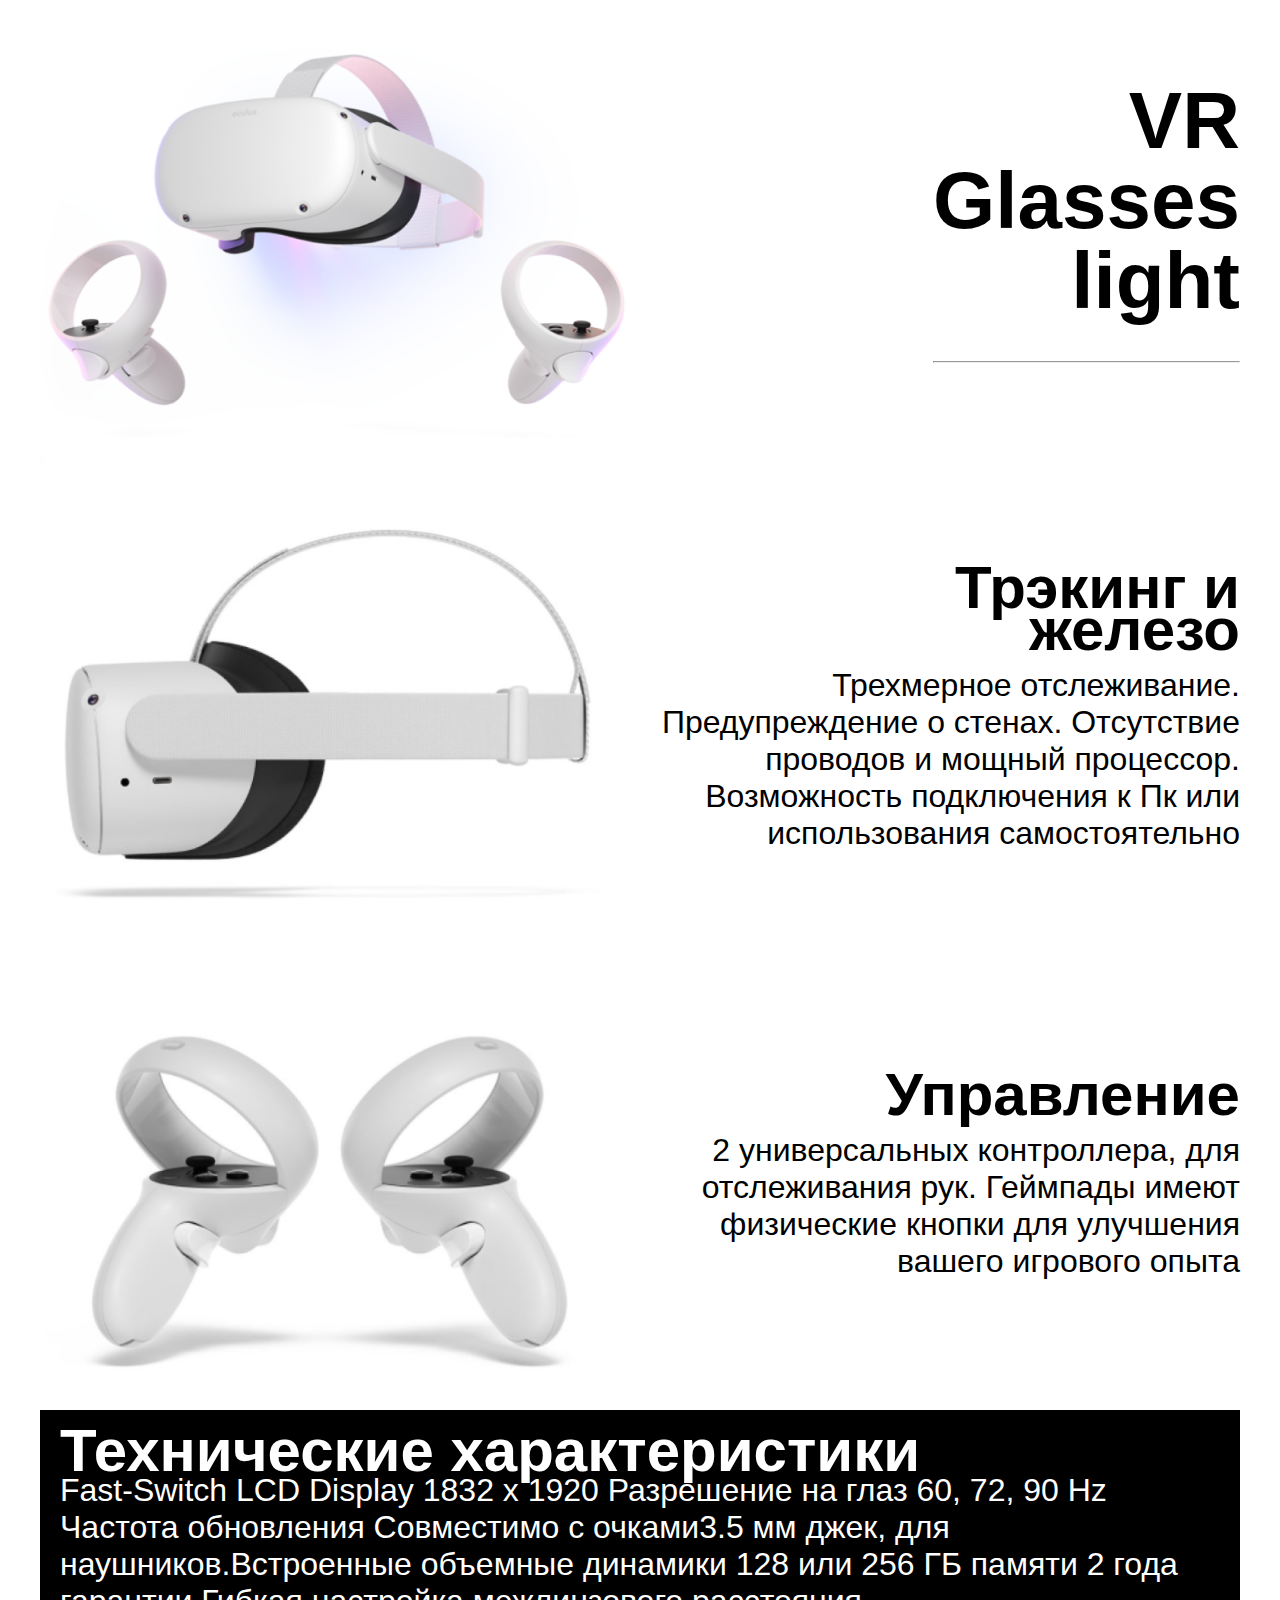
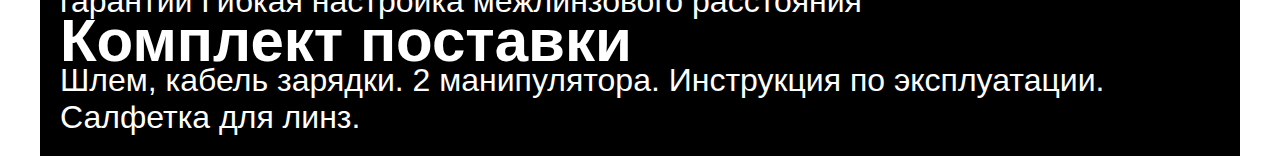
==== vrlight-body.html @ 12456e06 "addvrlight-body" ====
<!DOCTYPE html>
<html lang="en">
  <head>
    <meta charset="UTF-8" />
    <meta name="viewport" content="width=device-width, initial-scale=1.0" />
    <title>Document</title>
    <link rel="stylesheet" href="vrlight-body.css" />
  </head>
  <body>
    <div class="container">
      <div class="item">
        <img src="assets/VRglasses_white1.png" alt="" />
        <div class="item_title">
          VR Glasses light
          <hr />
        </div>
      </div>
      <div class="item">
        <img src="assets/VRglasses_white2.png" alt="" />
        <div class="item_text">
          <div class="item_subtitle">Трэкинг&nbsp;и железо</div>
          <div>
            Трехмерное отслеживание. Предупреждение о стенах. Отсутствие
            проводов и мощный процессор. Возможность подключения к Пк или
            использования самостоятельно
          </div>
        </div>
      </div>
      <div class="item">
        <img src="assets/controler_white.png" alt="" />
        <div class="item_text">
          <div class="item_subtitle">Управление</div>
          <div>
            2 универсальных контроллера, для отслеживания рук. Геймпады имеют
            физические кнопки для улучшения вашего игрового опыта
          </div>
        </div>
      </div>
      <div class="footer">
        <div class="footer_black">
          <div class="footer_title">Технические характеристики</div>
          <div class="footer_text">
            Fast-Switch LCD Display 1832 x 1920 Разрешение на глаз 60, 72, 90 Hz
            Частота обновления Совместимо с очками3.5 мм джек, для
            наушников.Встроенные объемные динамики 128 или 256 ГБ памяти 2 года
            гарантии Гибкая настройка межлинзового расстояния
          </div>
          <div class="footer_title">Комплект поставки</div>
          <div class="footer_text">
            Шлем, кабель зарядки. 2 манипулятора. Инструкция по эксплуатации.
            Салфетка для линз.
          </div>
        </div>
       
      </div>
      <div class="footer_purple"></div>
    </div>
  </body>
</html>
---- vrlight-body.css ----
.container {
  width: 96%;
  margin: auto;
  max-width: 1200px;
}
body {
  background-color: white;
}
.item {
  display: flex;
  justify-content: space-between;
  align-items: center;
  gap: 20px;
}
.item_title {
  color: #000;
  font-family: "Gill Sans", "Gill Sans MT", Calibri, "Trebuchet MS", sans-serif;
  text-align: right;
  font-size: 80px;
  font-style: normal;
  font-weight: 900;
  line-height: 100%;
  width: min-content;
}
.item img {
  width: 50%;
}
.item_subtitle{
  color: #000;
text-align: right;
font-family: "Gill Sans", "Gill Sans MT", Calibri, "Trebuchet MS", sans-serif;
font-size: 60px;
font-style: normal;
font-weight: 900;
line-height: 70%; 
width: min-content;
}
.item_text{
  color: #000;
display: flex;
flex-direction: column;
align-items: end;
gap: 16px;
text-align: right;
font-family: "Gill Sans", "Gill Sans MT", Calibri, "Trebuchet MS", sans-serif;
font-size: 32px;
font-style: normal;
font-weight: 300;
line-height: normal;
}
.footer{
  display: flex;
  gap: 25px;
  align-items: end;
 height: max-content;
  width: 100%;
}
.footer_black{
  height: 100%;
  background-color: #000;
  width: 100%;
  padding: 20px;
}
.footer_purple{
  height: 50%;
  width: 100%;
  background: radial-gradient(191.13% 141.42% at 0% 0%, #3479FF 0%, #B462F4 100%);
}
.footer_title{
  color: #FFF;

  font-family: "Gill Sans", "Gill Sans MT", Calibri, "Trebuchet MS", sans-serif;
font-size: 60px;
font-style: normal;
font-weight: 900;
line-height: 70%;
}
.footer_text{
  color: #FFF;

  font-family: "Gill Sans", "Gill Sans MT", Calibri, "Trebuchet MS", sans-serif;
font-size: 32px;
font-style: normal;
font-weight: 300;
line-height: normal;
}
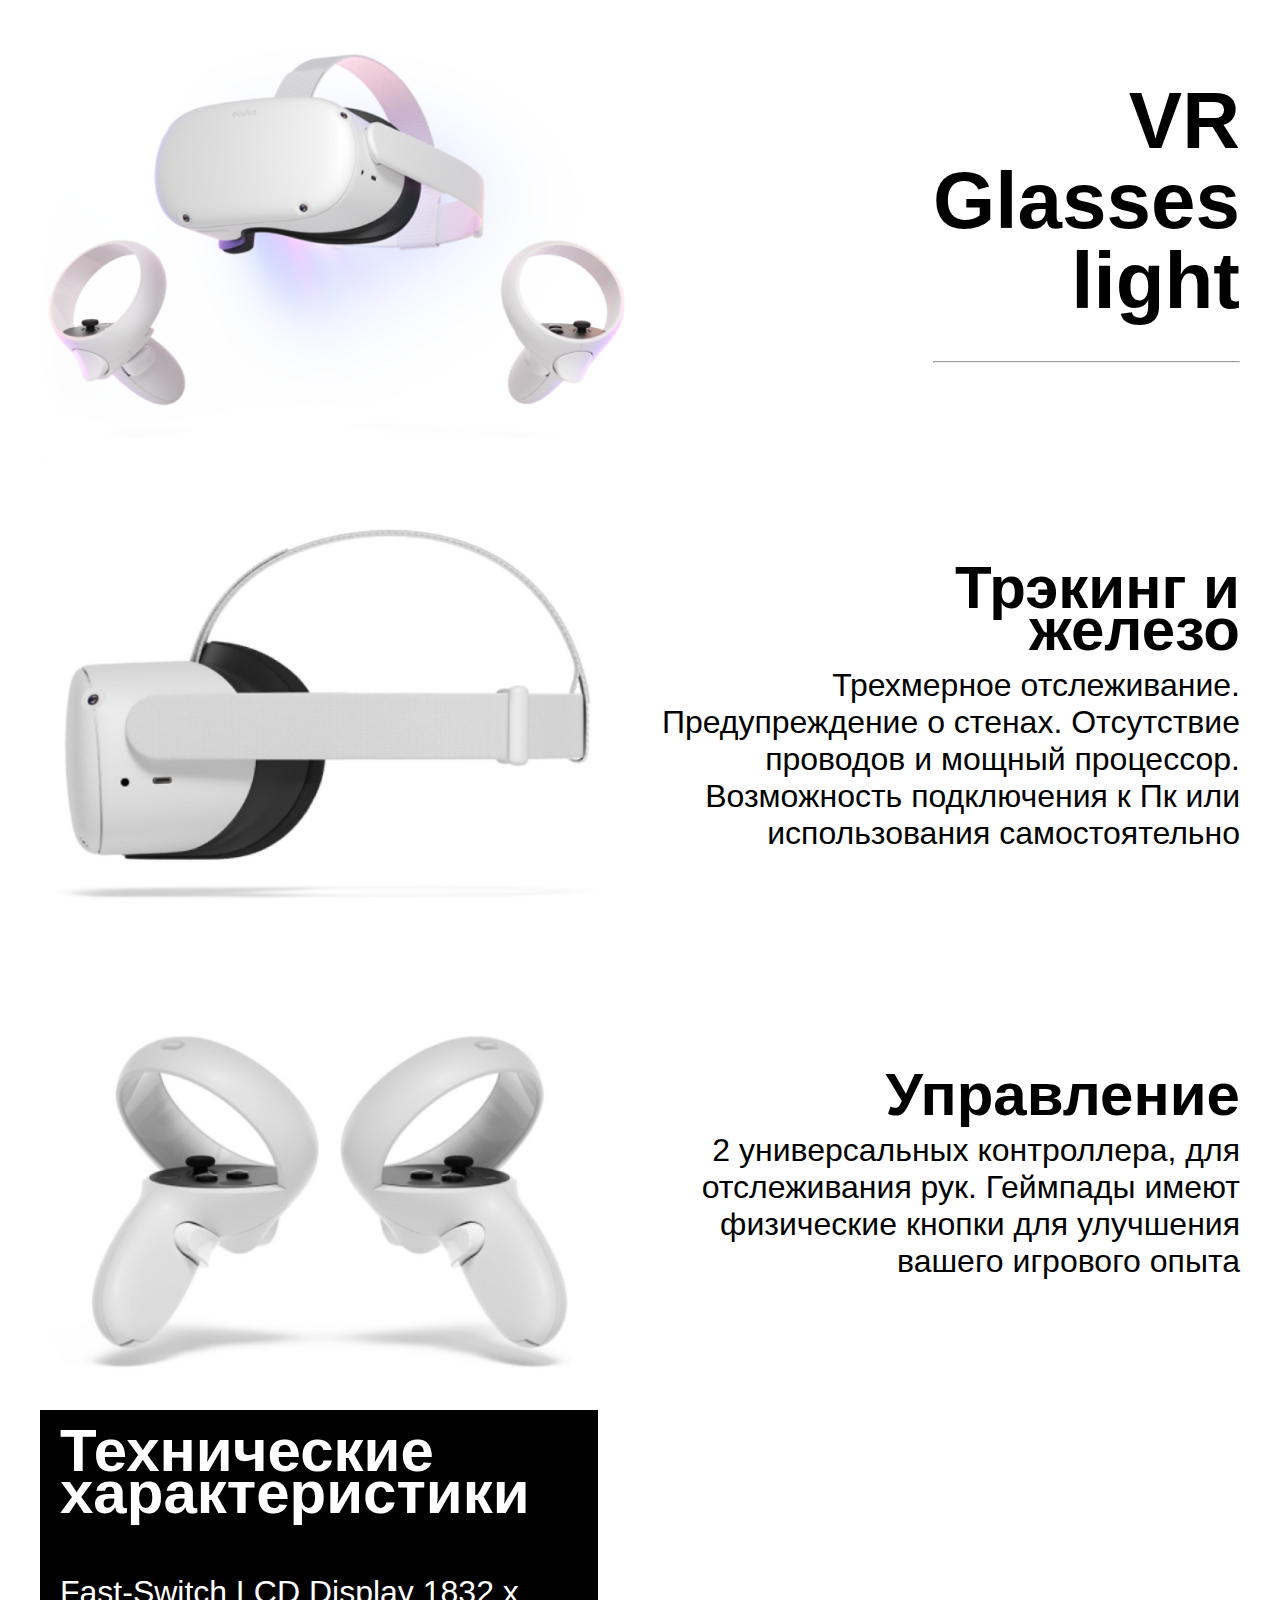
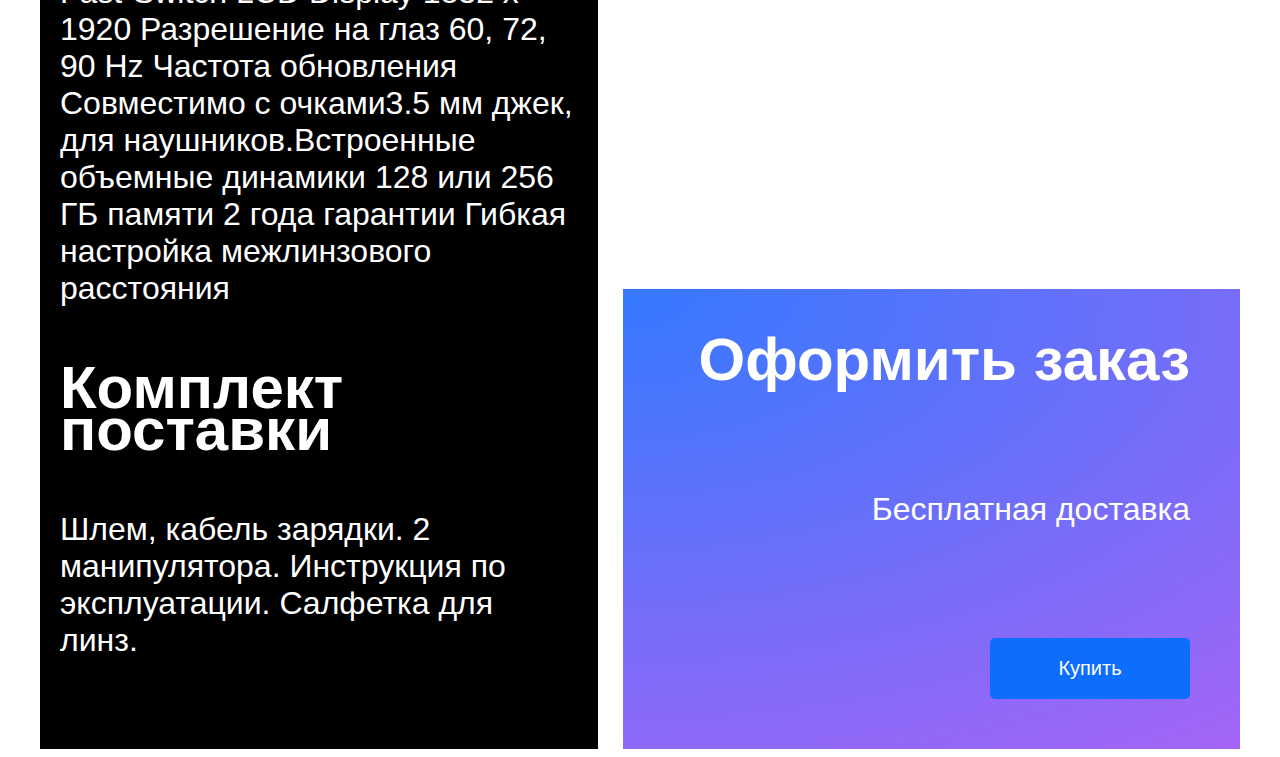
==== commit 9e5496bb: "fix vrlight & vrpro" ====
--- a/vrlight-body.html
+++ b/vrlight-body.html
@@ -51,9 +51,15 @@
             Салфетка для линз.
           </div>
         </div>
-       
+        <div class="footer_purple">
+          <div class="footer_title">Оформить заказ</div>
+          <div class="footer_text">
+             Бесплатная доставка
+           </div>
+           <button>Купить</button>
+       </div>
       </div>
-      <div class="footer_purple"></div>
+    
     </div>
   </body>
 </html>
--- a/vrlight-body.css
+++ b/vrlight-body.css
@@ -54,21 +54,31 @@
   align-items: end;
  height: max-content;
   width: 100%;
+  display: flex;
+  
 }
 .footer_black{
   height: 100%;
   background-color: #000;
   width: 100%;
   padding: 20px;
+  display: flex;
+  flex-direction: column;
+  gap: 60px;
+  padding-bottom:90px ;
 }
 .footer_purple{
-  height: 50%;
+  padding: 50px;
+  display: flex;
+  flex-direction:column ;
+  align-items: end;
+  gap: 110px;
+  min-height: 50%;
   width: 100%;
   background: radial-gradient(191.13% 141.42% at 0% 0%, #3479FF 0%, #B462F4 100%);
 }
 .footer_title{
   color: #FFF;
-
   font-family: "Gill Sans", "Gill Sans MT", Calibri, "Trebuchet MS", sans-serif;
 font-size: 60px;
 font-style: normal;
@@ -78,9 +88,18 @@
 .footer_text{
   color: #FFF;
 
-  font-family: "Gill Sans", "Gill Sans MT", Calibri, "Trebuchet MS", sans-serif;
+  font-family: "Gill Sans", Calibri, "Trebuchet MS", sans-serif;
 font-size: 32px;
 font-style: normal;
 font-weight: 300;
 line-height: normal;
-}+}
+button{
+ border-radius: 4.8px;
+border: 1px solid #0D6EFD;
+background: #0D6EFD; 
+color: white;
+width: 200px;
+height: 61px;
+font-size: 20px;
+}
